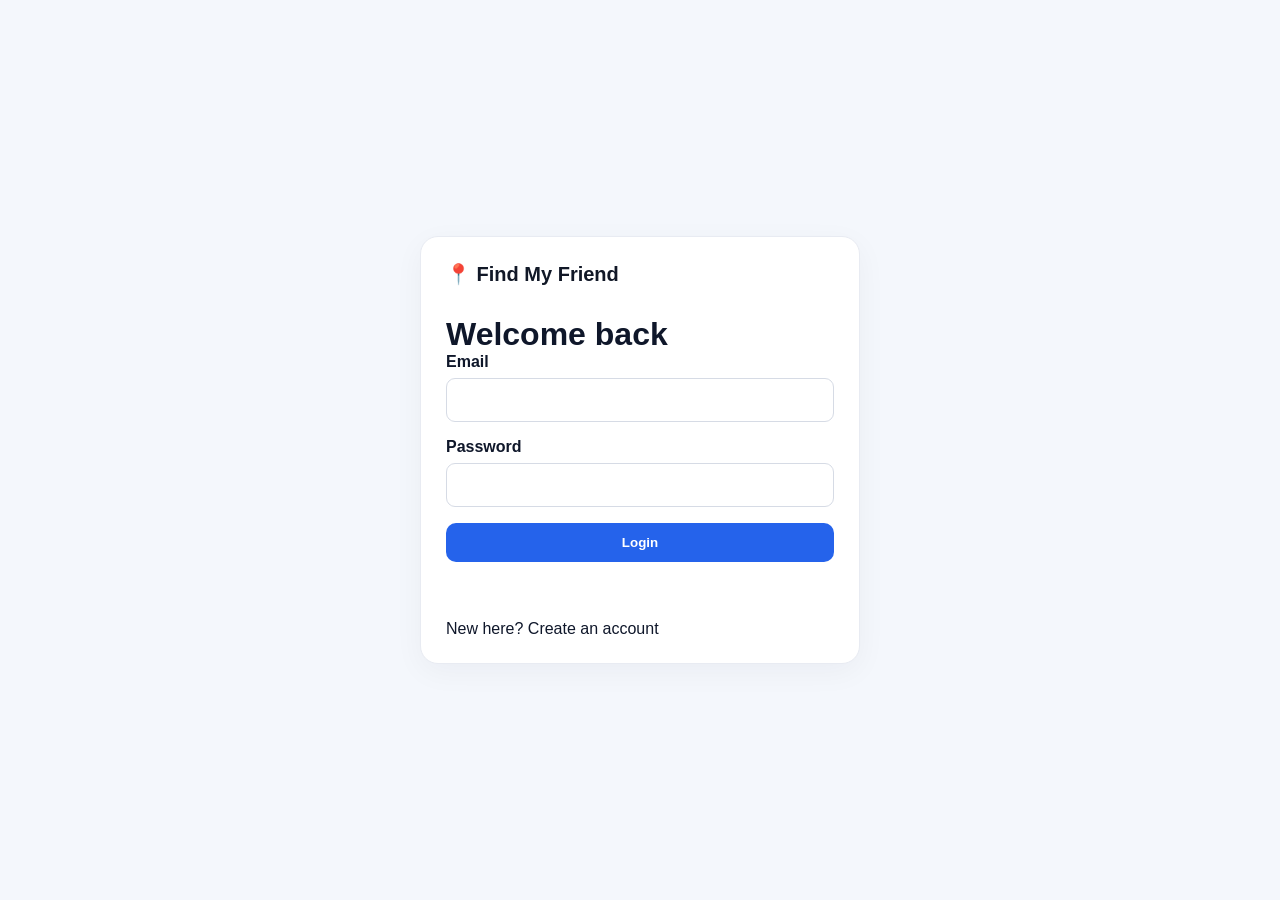
==== frontend/dashboard.html @ 22f0b563 "Initial commit: FindMyDost" ====
<!doctype html><html><head><meta charset="utf-8"><meta name="viewport" content="width=device-width,initial-scale=1"><title>Dashboard</title><link rel="stylesheet" href="css/style.css"></head><body>
<nav><a class="brand" href="dashboard.html">📍 Find My Friend</a><span><a href="map.html">Map</a><a href="friends.html">Friends</a><a href="notifications.html">Notifications</a><a href="profile.html">Profile</a><button id="logout" class="linkbtn">Logout</button></span></nav>
<main class="container"><h1 id="welcome">Dashboard</h1><div class="grid"><div class="card"><h3>Location Sharing</h3><p id="sharing">Loading…</p><button id="toggle" class="btn">Enable Location Sharing</button></div><div class="card"><h3>Friends</h3><p id="friendCount">Loading…</p><a class="btn ghost" href="friends.html">Manage Friends</a></div><div class="card danger"><h3>Emergency</h3><p>Send your current location to your approved friends.</p><a class="btn" href="sos.html">Open SOS</a></div><div class="card"><h3>Live Map</h3><p>See friends who are actively sharing their location.</p><a class="btn ghost" href="map.html">Open Map</a></div></div></main>
<script src="js/dashboard.js"></script></body></html>
---- frontend/css/style.css ----
*{box-sizing:border-box}body{margin:0;font-family:Inter,Arial,sans-serif;background:#f5f7fb;color:#172033}a{color:inherit;text-decoration:none}nav{height:70px;padding:0 5%;display:flex;align-items:center;justify-content:space-between;background:#fff;border-bottom:1px solid #e7eaf0;position:sticky;top:0;z-index:10}nav span{display:flex;gap:20px;align-items:center}.brand{font-weight:800;font-size:20px}.btn{display:inline-block;border:0;border-radius:10px;padding:12px 18px;background:#2563eb;color:#fff;cursor:pointer;font-weight:700}.btn.ghost{background:#e9eefc;color:#1d4ed8}.linkbtn{border:0;background:none;cursor:pointer;font:inherit}.hero{min-height:calc(100vh - 110px);display:flex;align-items:center;justify-content:center;gap:80px;padding:70px 8%;background:linear-gradient(135deg,#eff6ff,#fff)}.hero section{max-width:650px}.hero h1{font-size:clamp(42px,6vw,72px);line-height:1.02;margin:10px 0 20px}.hero p{font-size:19px;line-height:1.7;color:#596579}.eyebrow{font-weight:800;color:#2563eb!important;font-size:13px!important;letter-spacing:2px}.hero-card{background:#fff;padding:45px;border-radius:24px;box-shadow:0 20px 60px #17203318;font-size:70px;max-width:300px}.hero-card h3{font-size:22px}.hero-card p{font-size:15px}.container{max-width:1100px;margin:0 auto;padding:45px 20px}.grid{display:grid;grid-template-columns:repeat(auto-fit,minmax(230px,1fr));gap:20px}.card,.panel{background:#fff;padding:25px;border-radius:18px;box-shadow:0 8px 30px #1720330b;border:1px solid #e8ebf2}.danger{border-left:5px solid #ef4444}.auth{min-height:100vh;display:grid;place-items:center;padding:20px}.auth .panel{width:min(440px,100%)}form{display:grid;gap:16px}label{font-weight:700;display:grid;gap:7px}input,textarea{width:100%;padding:12px 13px;border:1px solid #d6dbe5;border-radius:9px;font:inherit}textarea{min-height:100px}.msg{min-height:20px}.search{display:flex;gap:10px;margin-bottom:25px}.search input{max-width:500px}#map{height:65vh;border-radius:18px;overflow:hidden;border:1px solid #ddd}.center{text-align:center}.sos{background:#dc2626;font-size:20px;padding:18px 35px}footer{text-align:center;padding:20px;color:#6b7280}@media(max-width:700px){nav{padding:0 15px}nav span{gap:10px;font-size:13px}.hero{flex-direction:column;gap:25px;text-align:center;padding:50px 20px}.hero-card{display:none}.search{flex-direction:column}}
/* =========================================
   FIND MY FRIEND - MAIN CSS
========================================= */

* {
    margin: 0;
    padding: 0;
    box-sizing: border-box;
}

html {
    scroll-behavior: smooth;
}

body {
    font-family: Arial, Helvetica, sans-serif;
    background: #f4f7fc;
    color: #0f172a;
    min-height: 100vh;
}


/* =========================================
   AUTH PAGE
========================================= */

.auth-container {
    min-height: 100vh;

    display: flex;
    align-items: center;
    justify-content: center;

    padding: 30px 20px;

    background:
        radial-gradient(
            circle at top left,
            #dbeafe 0,
            transparent 35%
        ),
        radial-gradient(
            circle at bottom right,
            #e0e7ff 0,
            transparent 35%
        ),
        #f4f7fc;
}


/* =========================================
   AUTH CARD
========================================= */

.auth-card {
    width: 100%;
    max-width: 460px;

    background: #ffffff;

    padding: 40px;

    border-radius: 24px;

    box-shadow:
        0 20px 60px rgba(15, 23, 42, 0.10);

    border: 1px solid #e5e7eb;
}


/* =========================================
   BRAND
========================================= */

.brand {
    display: flex;
    align-items: center;

    gap: 8px;

    font-size: 20px;
    font-weight: 700;

    color: #111827;

    margin-bottom: 30px;
}


/* =========================================
   HEADING
========================================= */

.auth-card h1 {
    font-size: 34px;

    line-height: 1.2;

    margin-bottom: 28px;

    color: #0f172a;
}


/* =========================================
   FORM
========================================= */

#registerForm {
    display: flex;
    flex-direction: column;
}


/* =========================================
   LABELS
========================================= */

#registerForm label {
    font-size: 15px;

    font-weight: 700;

    color: #172033;

    margin-bottom: 8px;
}


/* =========================================
   INPUTS
========================================= */

#registerForm input {
    width: 100%;

    height: 52px;

    padding: 0 15px;

    margin-bottom: 20px;

    border: 1px solid #cbd5e1;

    border-radius: 10px;

    background: #ffffff;

    color: #111827;

    font-size: 16px;

    outline: none;

    transition:
        border-color 0.2s ease,
        box-shadow 0.2s ease,
        background 0.2s ease;
}


/* Input focus */

#registerForm input:focus {
    border-color: #2563eb;

    background: #ffffff;

    box-shadow:
        0 0 0 4px rgba(37, 99, 235, 0.12);
}


/* Placeholder */

#registerForm input::placeholder {
    color: #94a3b8;
}


/* =========================================
   PASSWORD INPUT
========================================= */

#password,
#confirm {
    letter-spacing: 1px;
}


/* =========================================
   REGISTER BUTTON
========================================= */

#registerForm button {
    width: 100%;

    height: 52px;

    border: none;

    border-radius: 10px;

    background: #2563eb;

    color: #ffffff;

    font-size: 16px;

    font-weight: 700;

    cursor: pointer;

    margin-top: 5px;

    transition:
        background 0.2s ease,
        transform 0.2s ease,
        box-shadow 0.2s ease;
}


/* Hover */

#registerForm button:hover {
    background: #1d4ed8;

    transform: translateY(-1px);

    box-shadow:
        0 8px 20px rgba(37, 99, 235, 0.25);
}


/* Click */

#registerForm button:active {
    transform: translateY(0);
}


/* =========================================
   MESSAGE
========================================= */

#msg {
    min-height: 24px;

    margin-top: 18px;

    font-size: 15px;

    color: #172033;
}


/* =========================================
   BOTTOM LOGIN TEXT
========================================= */

.auth-card > p {
    margin-top: 22px;

    font-size: 15px;

    color: #475569;
}


/* Login link */

.auth-card a {
    color: #2563eb;

    text-decoration: none;

    font-weight: 700;
}


/* Link hover */

.auth-card a:hover {
    text-decoration: underline;
}


/* =========================================
   RESPONSIVE DESIGN
========================================= */

@media (max-width: 600px) {

    .auth-container {
        padding: 20px 15px;
    }

    .auth-card {
        padding: 30px 24px;

        border-radius: 18px;
    }

    .auth-card h1 {
        font-size: 29px;
    }

    .brand {
        font-size: 18px;
    }

}


/* =========================================
   SMALL MOBILE
========================================= */

@media (max-width: 380px) {

    .auth-card {
        padding: 25px 18px;
    }

    .auth-card h1 {
        font-size: 26px;
    }

    #registerForm input,
    #registerForm button {
        height: 48px;
    }

}
/* =========================================
   NOTIFICATIONS
========================================= */

.notif.unread {
    border-left: 4px solid #2563eb;
    background: #f5f8ff;
}

.notif.read {
    opacity: .7;
}

.btn.small {
    padding: 7px 12px;
    font-size: 13px;
    margin-top: 8px;
}

/* =========================================
   CHANGE PASSWORD SECTION
========================================= */

.panel .divider {
    height: 1px;
    background: #e8ebf2;
    margin: 28px 0;
}
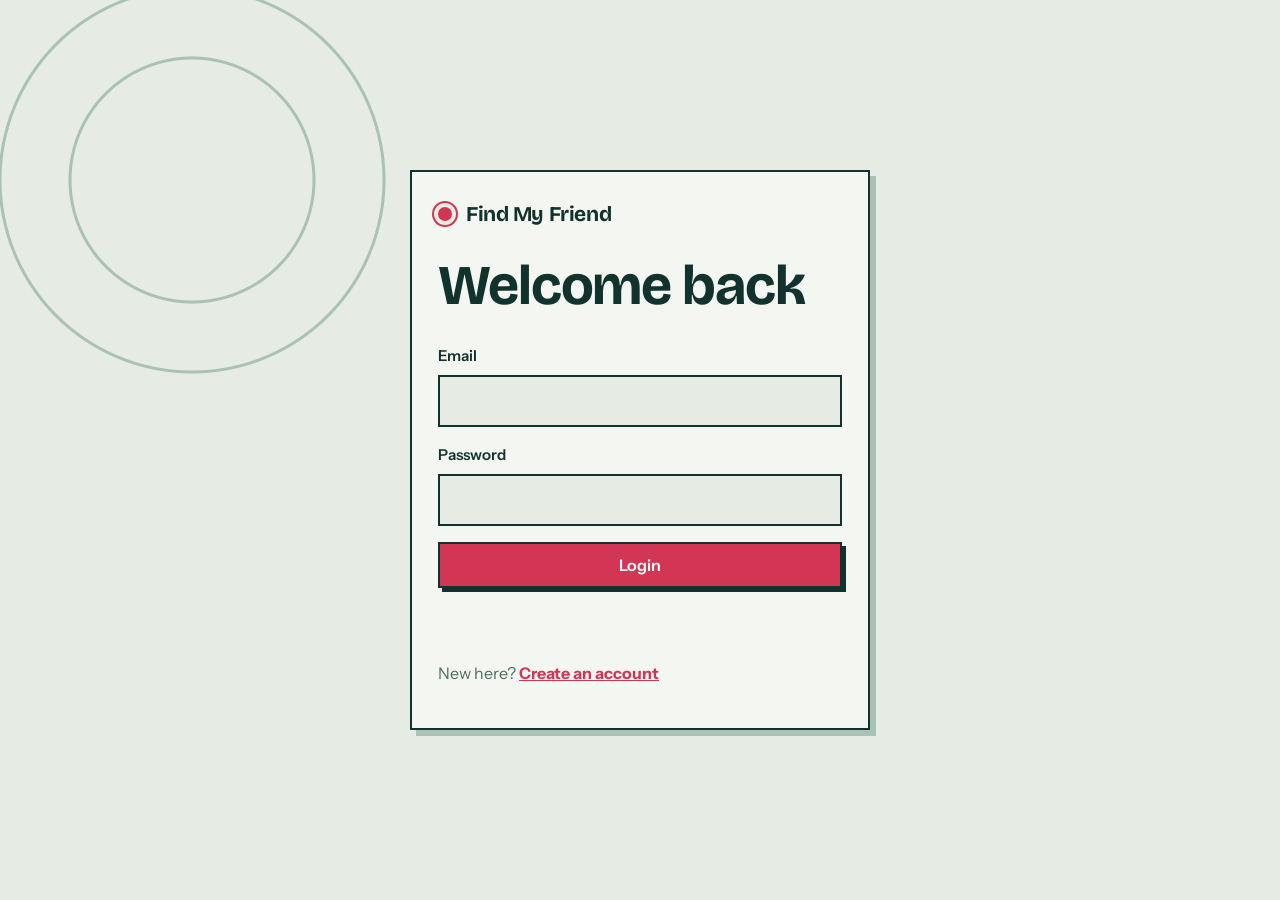
==== commit 51fac492: "Add conceptual theme, visitor home page and full-screen map" ====
--- a/frontend/dashboard.html
+++ b/frontend/dashboard.html
@@ -1,4 +1,4 @@
 <!doctype html><html><head><meta charset="utf-8"><meta name="viewport" content="width=device-width,initial-scale=1"><title>Dashboard</title><link rel="stylesheet" href="css/style.css"></head><body>
-<nav><a class="brand" href="dashboard.html">📍 Find My Friend</a><span><a href="map.html">Map</a><a href="friends.html">Friends</a><a href="notifications.html">Notifications</a><a href="profile.html">Profile</a><button id="logout" class="linkbtn">Logout</button></span></nav>
+<nav><a class="brand" href="dashboard.html"><i class="pin"></i>Find My Friend</a><span><a href="map.html">Map</a><a href="friends.html">Friends</a><a href="notifications.html">Notifications</a><a href="profile.html">Profile</a><button id="logout" class="linkbtn">Logout</button></span></nav>
 <main class="container"><h1 id="welcome">Dashboard</h1><div class="grid"><div class="card"><h3>Location Sharing</h3><p id="sharing">Loading…</p><button id="toggle" class="btn">Enable Location Sharing</button></div><div class="card"><h3>Friends</h3><p id="friendCount">Loading…</p><a class="btn ghost" href="friends.html">Manage Friends</a></div><div class="card danger"><h3>Emergency</h3><p>Send your current location to your approved friends.</p><a class="btn" href="sos.html">Open SOS</a></div><div class="card"><h3>Live Map</h3><p>See friends who are actively sharing their location.</p><a class="btn ghost" href="map.html">Open Map</a></div></div></main>
 <script src="js/dashboard.js"></script></body></html>
--- a/frontend/css/style.css
+++ b/frontend/css/style.css
@@ -1,364 +1,89 @@
-*{box-sizing:border-box}body{margin:0;font-family:Inter,Arial,sans-serif;background:#f5f7fb;color:#172033}a{color:inherit;text-decoration:none}nav{height:70px;padding:0 5%;display:flex;align-items:center;justify-content:space-between;background:#fff;border-bottom:1px solid #e7eaf0;position:sticky;top:0;z-index:10}nav span{display:flex;gap:20px;align-items:center}.brand{font-weight:800;font-size:20px}.btn{display:inline-block;border:0;border-radius:10px;padding:12px 18px;background:#2563eb;color:#fff;cursor:pointer;font-weight:700}.btn.ghost{background:#e9eefc;color:#1d4ed8}.linkbtn{border:0;background:none;cursor:pointer;font:inherit}.hero{min-height:calc(100vh - 110px);display:flex;align-items:center;justify-content:center;gap:80px;padding:70px 8%;background:linear-gradient(135deg,#eff6ff,#fff)}.hero section{max-width:650px}.hero h1{font-size:clamp(42px,6vw,72px);line-height:1.02;margin:10px 0 20px}.hero p{font-size:19px;line-height:1.7;color:#596579}.eyebrow{font-weight:800;color:#2563eb!important;font-size:13px!important;letter-spacing:2px}.hero-card{background:#fff;padding:45px;border-radius:24px;box-shadow:0 20px 60px #17203318;font-size:70px;max-width:300px}.hero-card h3{font-size:22px}.hero-card p{font-size:15px}.container{max-width:1100px;margin:0 auto;padding:45px 20px}.grid{display:grid;grid-template-columns:repeat(auto-fit,minmax(230px,1fr));gap:20px}.card,.panel{background:#fff;padding:25px;border-radius:18px;box-shadow:0 8px 30px #1720330b;border:1px solid #e8ebf2}.danger{border-left:5px solid #ef4444}.auth{min-height:100vh;display:grid;place-items:center;padding:20px}.auth .panel{width:min(440px,100%)}form{display:grid;gap:16px}label{font-weight:700;display:grid;gap:7px}input,textarea{width:100%;padding:12px 13px;border:1px solid #d6dbe5;border-radius:9px;font:inherit}textarea{min-height:100px}.msg{min-height:20px}.search{display:flex;gap:10px;margin-bottom:25px}.search input{max-width:500px}#map{height:65vh;border-radius:18px;overflow:hidden;border:1px solid #ddd}.center{text-align:center}.sos{background:#dc2626;font-size:20px;padding:18px 35px}footer{text-align:center;padding:20px;color:#6b7280}@media(max-width:700px){nav{padding:0 15px}nav span{gap:10px;font-size:13px}.hero{flex-direction:column;gap:25px;text-align:center;padding:50px 20px}.hero-card{display:none}.search{flex-direction:column}}
-/* =========================================
-   FIND MY FRIEND - MAIN CSS
-========================================= */
+@import url('https://fonts.googleapis.com/css2?family=Bricolage+Grotesque:opsz,wght@12..96,400..800&family=Instrument+Sans:wght@400;500;600&display=swap');
+:root{--paper:#E6ECE4;--sheet:#F4F7F1;--ink:#12332D;--soft:#4F6B63;--line:#A9C2B5;--pin:#D33654;--on-pin:#fff;--sun:#F1C232;box-sizing:border-box;padding-top:env(safe-area-inset-top,0px);padding-bottom:env(safe-area-inset-bottom,0px)}
+@media(prefers-color-scheme:dark){:root:not([data-theme="light"]){--paper:#0F2622;--sheet:#16352F;--ink:#E6ECE4;--soft:#9DB8AD;--line:#2C5248;--pin:#F0607A;--on-pin:#0F2622}}
+:root[data-theme="dark"]{--paper:#0F2622;--sheet:#16352F;--ink:#E6ECE4;--soft:#9DB8AD;--line:#2C5248;--pin:#F0607A;--on-pin:#0F2622}
+*,*::before,*::after{box-sizing:border-box}
+html{scroll-behavior:smooth;scroll-padding-top:80px}
+body{margin:0;font-family:'Instrument Sans',system-ui,sans-serif;background:var(--paper);color:var(--ink);line-height:1.6;min-height:100vh}
+h1,h2,h3{font-family:'Bricolage Grotesque','Instrument Sans',sans-serif;line-height:1.05;letter-spacing:-.02em;margin:0 0 .5em}
+h1{font-size:clamp(34px,5vw,56px);font-weight:700}h2{font-size:clamp(26px,3.4vw,38px);font-weight:700;margin-top:1.4em}h3{font-size:20px;font-weight:650}
+p{margin:0 0 1em}a{color:inherit}
+:focus-visible{outline:3px solid var(--pin);outline-offset:3px}
+/* brand + nav */
+.pin{display:inline-block;width:14px;height:14px;border-radius:50%;background:var(--pin);box-shadow:0 0 0 4px var(--paper),0 0 0 6px var(--pin);margin-right:14px;vertical-align:-1px}
+.brand{display:flex;align-items:center;font-family:'Bricolage Grotesque',sans-serif;font-weight:700;font-size:21px;letter-spacing:-.02em;text-decoration:none;margin-bottom:0}
+nav{min-height:68px;padding:0 5%;display:flex;align-items:center;justify-content:space-between;background:var(--paper);border-bottom:2px solid var(--ink);position:sticky;top:env(safe-area-inset-top,0px);z-index:10}
+nav span{display:flex;gap:22px;align-items:center;flex-wrap:wrap}nav span a:not(.btn){text-decoration:none;font-weight:500}nav span a:not(.btn):hover{text-decoration:underline;text-underline-offset:5px;text-decoration-thickness:2px}
+/* buttons */
+.btn,form button{display:inline-block;border:2px solid var(--ink);border-radius:var(--r);padding:11px 18px;background:var(--pin);color:var(--on-pin);cursor:pointer;font:600 16px 'Instrument Sans',sans-serif;text-decoration:none;box-shadow:4px 4px 0 var(--ink);transition:transform .12s,box-shadow .12s}
+.btn:hover,form button:hover{transform:translate(2px,2px);box-shadow:2px 2px 0 var(--ink)}
+.btn:active,form button:active{transform:translate(4px,4px);box-shadow:0 0 0 var(--ink)}
+.btn.ghost{background:var(--sheet);color:var(--ink)}.btn.small{padding:6px 12px;font-size:14px;margin-top:8px;box-shadow:3px 3px 0 var(--ink)}
+.linkbtn{border:0;background:none;cursor:pointer;font:500 16px 'Instrument Sans',sans-serif;color:inherit;padding:0}.linkbtn:hover{text-decoration:underline;text-underline-offset:5px}
+/* app layout */
+.container{max-width:1100px;margin:0 auto;padding:45px 20px}
+.grid{display:grid;grid-template-columns:repeat(auto-fit,minmax(240px,1fr));gap:22px}
+.card,.panel,.auth-card{background:var(--sheet);padding:26px;border:2px solid var(--ink);border-radius:var(--r);box-shadow:6px 6px 0 var(--line)}
+.card h3{margin-bottom:.3em}.card p{color:var(--soft)}
+.danger{border-left:10px solid var(--pin)}
+.center{text-align:center}.divider{height:2px;background:var(--line);margin:28px 0}
+.msg,#msg{min-height:22px;color:var(--soft);font-size:15px}
+.search{display:flex;gap:12px;margin-bottom:26px}.search input{max-width:500px}
+.sos{background:var(--pin);font-size:22px;padding:20px 38px}
+.notif.unread{border-left:10px solid var(--pin)}.notif.read{opacity:.65}
+#map{height:65vh;border:2px solid var(--ink);border-radius:var(--r);overflow:hidden}
+.leaflet-tile-pane{filter:grayscale(.75) sepia(.15) hue-rotate(110deg) contrast(.92)}
+/* forms + auth */
+form{display:grid;gap:16px}
+label{font-weight:600;display:grid;gap:7px;font-size:15px}
+input,textarea{width:100%;padding:12px 13px;border:2px solid var(--ink);border-radius:var(--r);background:var(--paper);color:var(--ink);font:inherit}
+input:disabled{opacity:.6}textarea{min-height:100px}::placeholder{color:var(--soft)}
+.auth,.auth-container{min-height:100vh;display:grid;place-items:center;padding:24px;background:radial-gradient(circle at 15% 20%,transparent 0 120px,var(--line) 121px 123px,transparent 124px 190px,var(--line) 191px 193px,transparent 194px),var(--paper)}
+.auth .panel,.auth-card{width:min(460px,100%)}.auth .brand,.auth-card .brand{margin-bottom:26px}
+.auth-card>p,.panel>p{margin-top:20px;color:var(--soft)}.auth a:not(.brand):not(.btn),.auth-card a:not(.brand){color:var(--pin);font-weight:700}
+footer{padding:26px 5%;border-top:2px solid var(--ink);color:var(--soft);font-size:15px}
+/* visitor home */
+.home{max-width:1240px;margin:0 auto;padding:0 5%}
+.home-hero{display:grid;grid-template-columns:minmax(0,5fr) minmax(0,7fr);gap:56px;align-items:center;padding:64px 0 72px}
+.home-hero p.lead{font-size:19px;color:var(--soft);max-width:46ch;margin:22px 0 30px}
+.actions{display:flex;gap:16px;flex-wrap:wrap}
+.demo{border:2px solid var(--ink);border-radius:var(--r);background:var(--sheet);box-shadow:8px 8px 0 var(--line);overflow:hidden}
+.demo svg{display:block;width:100%;height:auto;touch-action:none;cursor:grab;background:var(--paper)}
+.demo svg:active{cursor:grabbing}.demo .contour{fill:none;stroke:var(--line);stroke-width:1.5}
+.demo .tie{stroke:var(--ink);stroke-width:1.5;stroke-dasharray:5 5}.demo .tag{font:600 13px 'Instrument Sans',sans-serif;fill:var(--ink)}
+.demo .dot{fill:var(--ink)}.demo .me{fill:var(--pin)}.demo .halo{fill:none;stroke:var(--pin);stroke-width:2}
+.readout{list-style:none;margin:0;padding:0;display:grid;grid-template-columns:repeat(3,1fr);border-top:2px solid var(--ink)}
+.readout li{padding:12px 16px;border-right:2px solid var(--ink);display:flex;justify-content:space-between;gap:8px;font-size:15px}.readout li:last-child{border-right:0}.readout b{font-variant-numeric:tabular-nums}
+.demo-note{font-size:14px;color:var(--soft);padding:10px 16px;border-top:2px solid var(--ink);margin:0}
+.tenets{display:grid;grid-template-columns:repeat(3,1fr);border-top:2px solid var(--ink);border-bottom:2px solid var(--ink)}
+.tenets div{padding:32px 28px 32px 0}.tenets div+div{padding-left:28px;border-left:2px solid var(--ink)}.tenets p{color:var(--soft);margin:0;max-width:34ch}
+.steps{list-style:none;margin:0;padding:0;counter-reset:s;max-width:720px}
+.steps li{counter-increment:s;display:grid;grid-template-columns:56px 1fr;padding:22px 0;border-bottom:2px solid var(--line)}
+.steps li::before{content:counter(s);font:700 34px 'Bricolage Grotesque',sans-serif;color:var(--pin)}.steps h3{margin-bottom:.15em}.steps p{margin:0;color:var(--soft)}
+.closing{margin:88px 0 72px;padding:44px;background:var(--ink);color:var(--paper);border-radius:var(--r);display:flex;justify-content:space-between;align-items:center;gap:24px;flex-wrap:wrap}
+.closing h2{margin:0;color:var(--paper)}.closing .btn{background:var(--sun);color:#12332D;border-color:var(--paper);box-shadow:4px 4px 0 var(--pin)}
+@media(max-width:900px){.home-hero{grid-template-columns:1fr;gap:36px;padding:40px 0 52px}.tenets{grid-template-columns:1fr}.tenets div,.tenets div+div{padding:24px 0;border-left:0}.tenets div+div{border-top:2px solid var(--ink)}}
+@media(max-width:600px){nav{padding:10px 16px}nav span{gap:14px;font-size:15px}.search{flex-direction:column}.readout{grid-template-columns:1fr}.readout li{border-right:0;border-bottom:2px solid var(--ink)}.readout li:last-child{border-bottom:0}.closing{padding:28px}}
+@media(prefers-reduced-motion:reduce){*{transition:none!important;scroll-behavior:auto!important}}
 
-* {
-    margin: 0;
-    padding: 0;
-    box-sizing: border-box;
-}
+/* ===== Full-screen live map ===== */
+.map-body{height:100vh;height:100dvh;display:flex;flex-direction:column;overflow:hidden;min-height:0}
+.map-page{flex:1;position:relative;min-height:0}
+.map-page #map{position:absolute;inset:0;height:auto;border:0;border-radius:0;isolation:isolate;z-index:0}
 
-html {
-    scroll-behavior: smooth;
-}
+.map-overlay{position:absolute;top:16px;left:16px;z-index:1000;width:min(330px,calc(100% - 32px));
+  background:var(--sheet);border:2px solid var(--ink);border-radius:var(--r);
+  box-shadow:5px 5px 0 var(--ink);padding:16px 18px}
+.map-overlay h1{font-size:28px;margin:0 0 6px}
+.map-overlay p{font-size:15px;color:var(--soft);margin:0}
+.map-overlay .msg{min-height:0;margin-top:10px;color:var(--ink);font-weight:600}
+.map-overlay .msg:empty{display:none}
 
-body {
-    font-family: Arial, Helvetica, sans-serif;
-    background: #f4f7fc;
-    color: #0f172a;
-    min-height: 100vh;
-}
+/* zoom buttons now sit top-right, match the theme */
+.leaflet-top.leaflet-right{margin-top:16px;margin-right:6px}
+.leaflet-bar a{background:var(--sheet);color:var(--ink);border-color:var(--ink)}
 
-
-/* =========================================
-   AUTH PAGE
-========================================= */
-
-.auth-container {
-    min-height: 100vh;
-
-    display: flex;
-    align-items: center;
-    justify-content: center;
-
-    padding: 30px 20px;
-
-    background:
-        radial-gradient(
-            circle at top left,
-            #dbeafe 0,
-            transparent 35%
-        ),
-        radial-gradient(
-            circle at bottom right,
-            #e0e7ff 0,
-            transparent 35%
-        ),
-        #f4f7fc;
-}
-
-
-/* =========================================
-   AUTH CARD
-========================================= */
-
-.auth-card {
-    width: 100%;
-    max-width: 460px;
-
-    background: #ffffff;
-
-    padding: 40px;
-
-    border-radius: 24px;
-
-    box-shadow:
-        0 20px 60px rgba(15, 23, 42, 0.10);
-
-    border: 1px solid #e5e7eb;
-}
-
-
-/* =========================================
-   BRAND
-========================================= */
-
-.brand {
-    display: flex;
-    align-items: center;
-
-    gap: 8px;
-
-    font-size: 20px;
-    font-weight: 700;
-
-    color: #111827;
-
-    margin-bottom: 30px;
-}
-
-
-/* =========================================
-   HEADING
-========================================= */
-
-.auth-card h1 {
-    font-size: 34px;
-
-    line-height: 1.2;
-
-    margin-bottom: 28px;
-
-    color: #0f172a;
-}
-
-
-/* =========================================
-   FORM
-========================================= */
-
-#registerForm {
-    display: flex;
-    flex-direction: column;
-}
-
-
-/* =========================================
-   LABELS
-========================================= */
-
-#registerForm label {
-    font-size: 15px;
-
-    font-weight: 700;
-
-    color: #172033;
-
-    margin-bottom: 8px;
-}
-
-
-/* =========================================
-   INPUTS
-========================================= */
-
-#registerForm input {
-    width: 100%;
-
-    height: 52px;
-
-    padding: 0 15px;
-
-    margin-bottom: 20px;
-
-    border: 1px solid #cbd5e1;
-
-    border-radius: 10px;
-
-    background: #ffffff;
-
-    color: #111827;
-
-    font-size: 16px;
-
-    outline: none;
-
-    transition:
-        border-color 0.2s ease,
-        box-shadow 0.2s ease,
-        background 0.2s ease;
-}
-
-
-/* Input focus */
-
-#registerForm input:focus {
-    border-color: #2563eb;
-
-    background: #ffffff;
-
-    box-shadow:
-        0 0 0 4px rgba(37, 99, 235, 0.12);
-}
-
-
-/* Placeholder */
-
-#registerForm input::placeholder {
-    color: #94a3b8;
-}
-
-
-/* =========================================
-   PASSWORD INPUT
-========================================= */
-
-#password,
-#confirm {
-    letter-spacing: 1px;
-}
-
-
-/* =========================================
-   REGISTER BUTTON
-========================================= */
-
-#registerForm button {
-    width: 100%;
-
-    height: 52px;
-
-    border: none;
-
-    border-radius: 10px;
-
-    background: #2563eb;
-
-    color: #ffffff;
-
-    font-size: 16px;
-
-    font-weight: 700;
-
-    cursor: pointer;
-
-    margin-top: 5px;
-
-    transition:
-        background 0.2s ease,
-        transform 0.2s ease,
-        box-shadow 0.2s ease;
-}
-
-
-/* Hover */
-
-#registerForm button:hover {
-    background: #1d4ed8;
-
-    transform: translateY(-1px);
-
-    box-shadow:
-        0 8px 20px rgba(37, 99, 235, 0.25);
-}
-
-
-/* Click */
-
-#registerForm button:active {
-    transform: translateY(0);
-}
-
-
-/* =========================================
-   MESSAGE
-========================================= */
-
-#msg {
-    min-height: 24px;
-
-    margin-top: 18px;
-
-    font-size: 15px;
-
-    color: #172033;
-}
-
-
-/* =========================================
-   BOTTOM LOGIN TEXT
-========================================= */
-
-.auth-card > p {
-    margin-top: 22px;
-
-    font-size: 15px;
-
-    color: #475569;
-}
-
-
-/* Login link */
-
-.auth-card a {
-    color: #2563eb;
-
-    text-decoration: none;
-
-    font-weight: 700;
-}
-
-
-/* Link hover */
-
-.auth-card a:hover {
-    text-decoration: underline;
-}
-
-
-/* =========================================
-   RESPONSIVE DESIGN
-========================================= */
-
-@media (max-width: 600px) {
-
-    .auth-container {
-        padding: 20px 15px;
-    }
-
-    .auth-card {
-        padding: 30px 24px;
-
-        border-radius: 18px;
-    }
-
-    .auth-card h1 {
-        font-size: 29px;
-    }
-
-    .brand {
-        font-size: 18px;
-    }
-
-}
-
-
-/* =========================================
-   SMALL MOBILE
-========================================= */
-
-@media (max-width: 380px) {
-
-    .auth-card {
-        padding: 25px 18px;
-    }
-
-    .auth-card h1 {
-        font-size: 26px;
-    }
-
-    #registerForm input,
-    #registerForm button {
-        height: 48px;
-    }
-
-}
-/* =========================================
-   NOTIFICATIONS
-========================================= */
-
-.notif.unread {
-    border-left: 4px solid #2563eb;
-    background: #f5f8ff;
-}
-
-.notif.read {
-    opacity: .7;
-}
-
-.btn.small {
-    padding: 7px 12px;
-    font-size: 13px;
-    margin-top: 8px;
-}
-
-/* =========================================
-   CHANGE PASSWORD SECTION
-========================================= */
-
-.panel .divider {
-    height: 1px;
-    background: #e8ebf2;
-    margin: 28px 0;
-}
+@media(max-width:600px){
+  .map-overlay{top:10px;left:10px;padding:12px 14px}
+  .map-overlay h1{font-size:22px}
+}
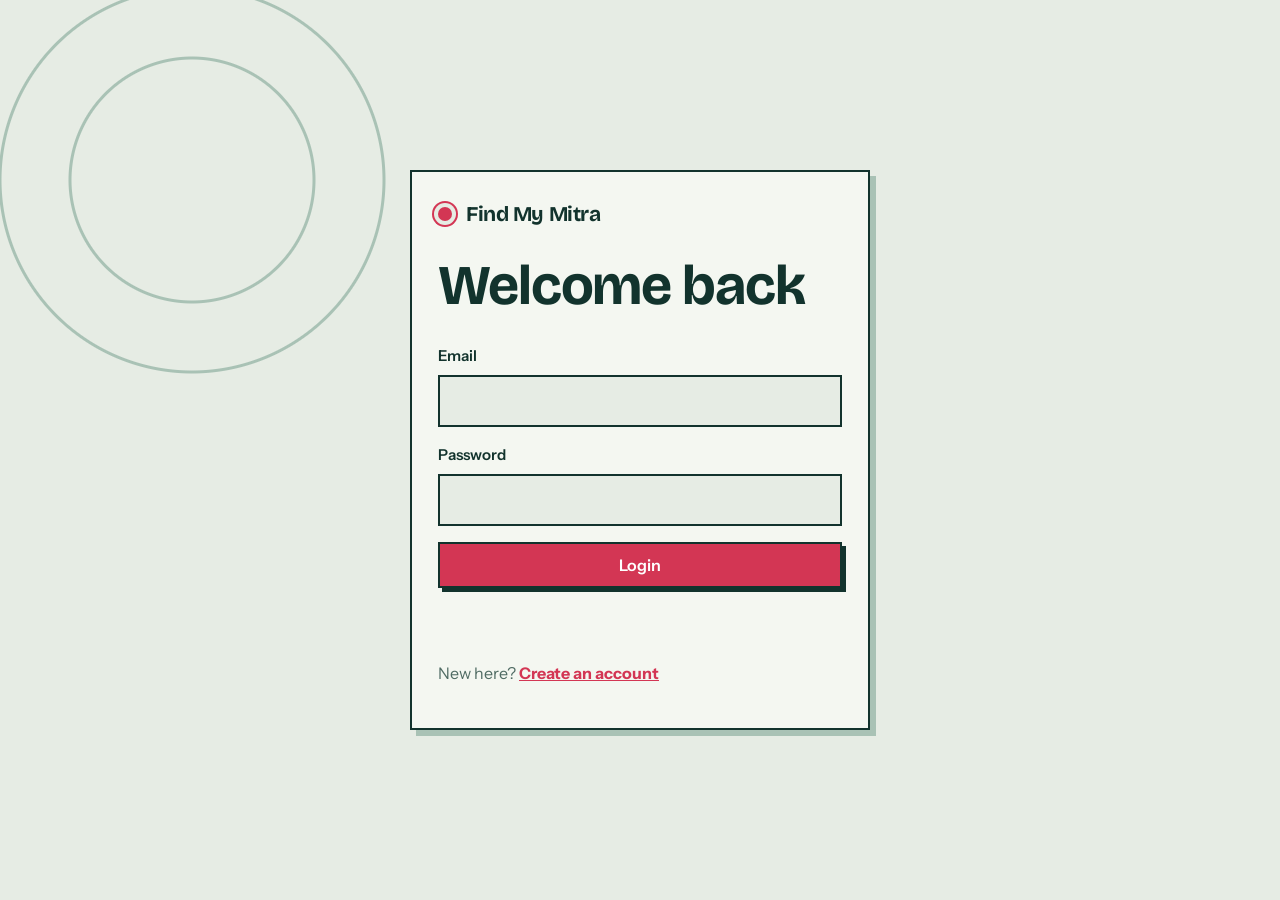
==== commit b79631ed: "header changes" ====
--- a/frontend/dashboard.html
+++ b/frontend/dashboard.html
@@ -1,4 +1,4 @@
 <!doctype html><html><head><meta charset="utf-8"><meta name="viewport" content="width=device-width,initial-scale=1"><title>Dashboard</title><link rel="stylesheet" href="css/style.css"></head><body>
-<nav><a class="brand" href="dashboard.html"><i class="pin"></i>Find My Friend</a><span><a href="map.html">Map</a><a href="friends.html">Friends</a><a href="notifications.html">Notifications</a><a href="profile.html">Profile</a><button id="logout" class="linkbtn">Logout</button></span></nav>
+<nav><a class="brand" href="dashboard.html"><i class="pin"></i>Find My Mitra</a><span><a href="map.html">Map</a><a href="friends.html">Friends</a><a href="notifications.html">Notifications</a><a href="profile.html">Profile</a><button id="logout" class="linkbtn">Logout</button></span></nav>
 <main class="container"><h1 id="welcome">Dashboard</h1><div class="grid"><div class="card"><h3>Location Sharing</h3><p id="sharing">Loading…</p><button id="toggle" class="btn">Enable Location Sharing</button></div><div class="card"><h3>Friends</h3><p id="friendCount">Loading…</p><a class="btn ghost" href="friends.html">Manage Friends</a></div><div class="card danger"><h3>Emergency</h3><p>Send your current location to your approved friends.</p><a class="btn" href="sos.html">Open SOS</a></div><div class="card"><h3>Live Map</h3><p>See friends who are actively sharing their location.</p><a class="btn ghost" href="map.html">Open Map</a></div></div></main>
 <script src="js/dashboard.js"></script></body></html>
